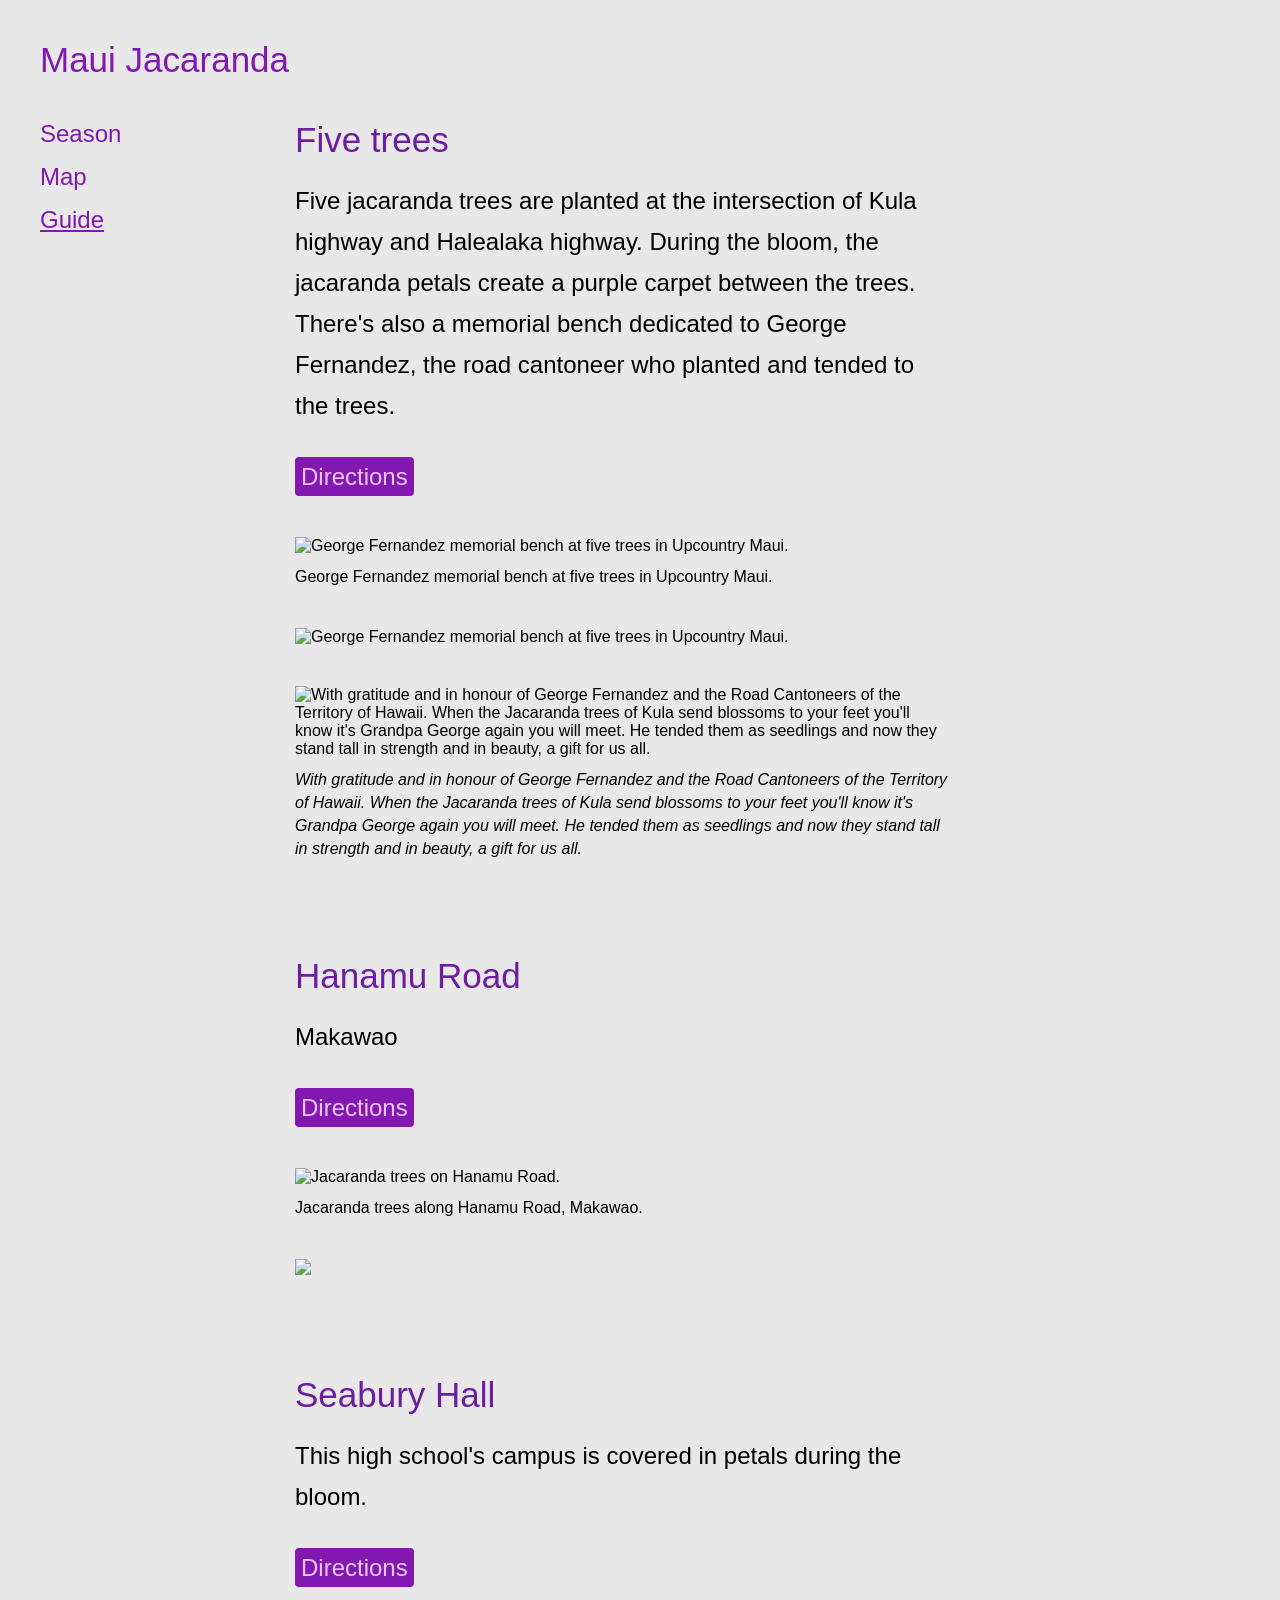
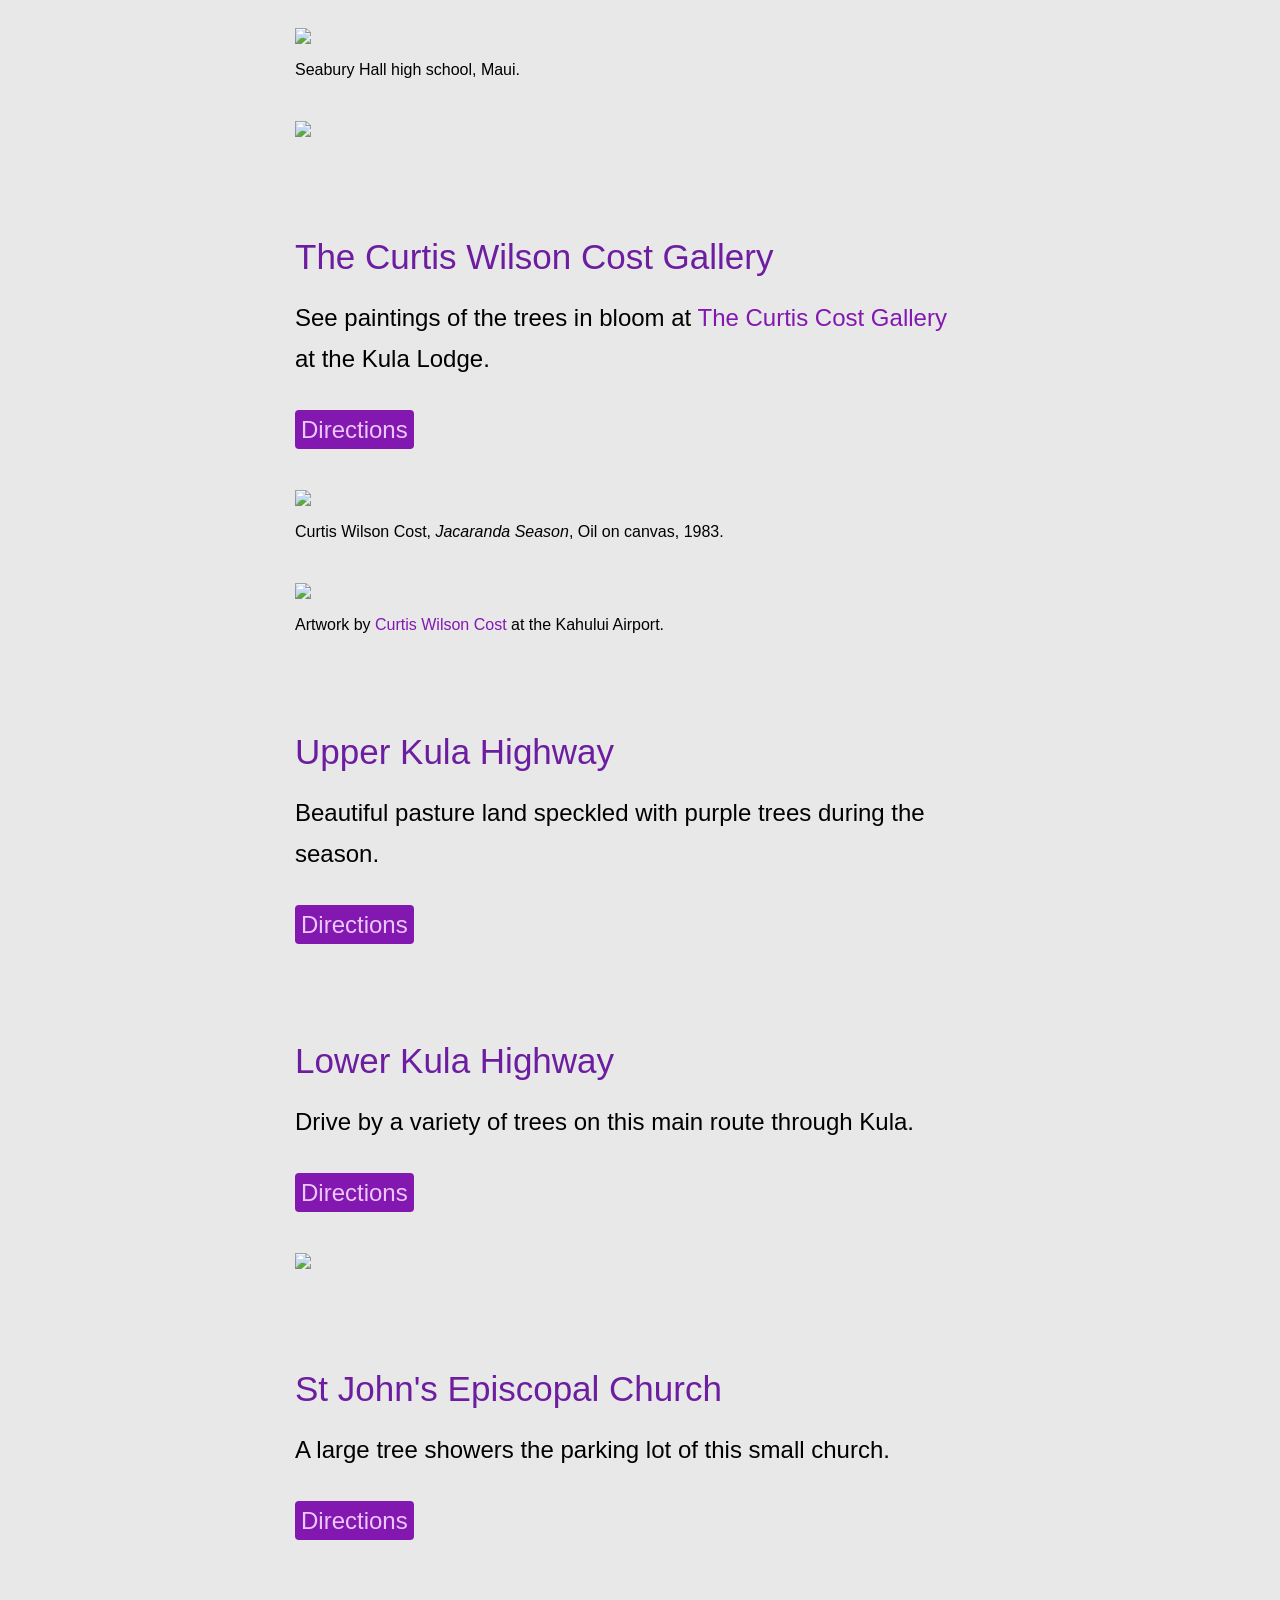
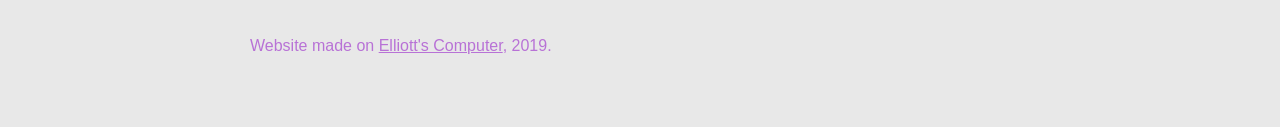
==== guide.html @ 22b79021 "Migrate map to MapLibre, add gallery blurb, nav updates - Replace Google Maps with MapLibre GL (Open" ====
<!DOCTYPE html>
<html>
    <head>
      <title>Places - Maui Jacaranda</title>
      <meta name="description" content="A list of locations and directions to Jacaranda trees in Upcountry Maui.">
      <meta name="viewport" content="width=device-width,initial-scale=1.0" />
      <link href="css/jacaranda.css" rel="stylesheet">
      <link rel="shortcut icon" type="image/png" href="images/favicon.png">
      <meta name="twitter:card" content="summary_large_image">
      <meta name="twitter:site" content="@oilstel">
      <meta name="twitter:title" content="Maui Jacaranda">
      <meta name="twitter:description" content="A list of locations and directions to Jacaranda trees in Upcountry Maui.">
      <meta name="twitter:image" content="https://mauijacaranda.com/images/social.jpg"/>
      <meta property="og:image" content="https://mauijacaranda.com/images/social.jpg"/>
      <meta property="og:type" content="website"/>
      <meta property="og:title" content="Maui Jacaranda"/>
      <meta property="og:description" content="A list of locations and directions to Jacaranda trees in Upcountry Maui."/>
      <meta property="og:locale" content="en_US"/>
      <meta property="og:url" content="https://mauijacaranda.com"/>
      <script src="js/jacaranda.js"></script>

      <script>
        window.onload = function() {
            ifSeason();
            background();
        }
      </script>

        <!-- Global site tag (gtag.js) - Google Analytics -->
        <script async src="https://www.googletagmanager.com/gtag/js?id=UA-81186367-2"></script>
        <script>
            window.dataLayer = window.dataLayer || [];
            function gtag(){dataLayer.push(arguments);}
            gtag('js', new Date());
    
            gtag('config', 'UA-81186367-2');
        </script>
    </head>
      
    <body>
        
        <header>
            <h1><a href="/">Maui Jacaranda</a></h1>
        </header>

        <div class="container">
            <nav>
                <a href="season.html">Season</a>
                <a href="map.html">Map</a>
                <a href="guide.html" class="current">Guide</a>
            </nav>

            <div class="content">

                <ul>
                    <li>
                        <h3>Five trees</h3>

                        <p>Five jacaranda trees are planted at the intersection of Kula highway and Halealaka highway. During the bloom, the jacaranda petals create a purple carpet between the trees. There's also a memorial bench dedicated to George Fernandez, the road cantoneer who planted and tended to the trees.
    
                        <p class="meta"><a href="https://www.google.com/maps/place/20%C2%B049'45.0%22N+156%C2%B019'48.4%22W/@20.8124406,-156.370956,12.18z/data=!4m6!3m5!1s0x0:0x0!7e2!8m2!3d20.8291667!4d-156.3301022" target="_blank" class="button">Directions</a></p>
                        </p>

                        <figure>
                                <img src="images/jacaranda-bench-george-fernandez-1.jpg" alt="George Fernandez memorial bench at five trees in Upcountry Maui." />
                                <em>George Fernandez memorial bench at five trees in Upcountry Maui.</em>
                            </figure>
            
                            <figure>
                                <img src="images/jacaranda-bench-george-fernandez-3.jpg" alt="George Fernandez memorial bench at five trees in Upcountry Maui." />
                            </figure>
            
                            <figure>
                                <img src="images/jacaranda-bench-george-fernandez-4.jpg" alt="With gratitude and in honour of George Fernandez and the Road Cantoneers of the Territory of Hawaii. When the Jacaranda trees of Kula send blossoms to your feet you'll know it's Grandpa George again you will meet. He tended them as seedlings and now they stand tall in strength and in beauty, a gift for us all." />
                                <em><i>With gratitude and in honour of George Fernandez and the Road Cantoneers of the Territory of Hawaii. When the Jacaranda trees of Kula send blossoms to your feet you'll know it's Grandpa George again you will meet. He tended them as seedlings and now they stand tall in strength and in beauty, a gift for us all.</i></em>
                            </figure>
                    </li>

                    <li>

                        <h3>Hanamu Road</h3>

                        <p>Makawao</p>

                        <p class="meta"><a href="https://www.google.com/maps/place/Hanamu+Rd,+Makawao,+HI+96768/@20.8345302,-156.3146217,16.21z/data=!4m5!3m4!1s0x7954cb9edf73075f:0xa74697e9fd098ce7!8m2!3d20.8363762!4d-156.3109449" target="_blank" class="button">Directions</a></p>

                        <figure>
                            <img src="images/jacaranda-tree-hanamu-road.jpg" alt="Jacaranda trees on Hanamu Road." />
                            <em>Jacaranda trees along Hanamu Road, Makawao.</em>
                        </figure>

                        <figure>
                            <img src="images/hanamu-road-maui-jacaranda.jpg" />
                        </figure>
                    
                    </li>

                    <li>

                        <h3>Seabury Hall</h3>

                        <p>This high school's campus is covered in petals during the bloom.</p>

                        <p class="meta"><a href="https://www.google.com/maps/place/Seabury+Hall/@20.8405789,-156.312046,17z/data=!3m1!4b1!4m5!3m4!1s0x7954cb741f9e052f:0x1c0f5addf3b02a63!8m2!3d20.8405739!4d-156.3098573" target="_blank" class="button">Directions</a></p>

                        <figure>
                            <img src="images/seabury-hall-jacaranda-1.jpg" />
        
                            <em>Seabury Hall high school, Maui.</em>
                        </figure>
        
                        <figure>
                            <img src="images/seabury-hall-jacaranda-2.jpg" />
                        </figure>
                    
                    </li>

                    <li>

                        <h3>The Curtis Wilson Cost Gallery</h3>
                        
                        <p>See paintings of the trees in bloom at <a href="http://costgallery.com/" target="_blank">The Curtis Cost Gallery</a> at the Kula Lodge.</p>

                        <p class="meta"><a href="https://www.google.com/maps/place/Curtis+Wilson+Cost+Gallery/@20.7781796,-156.3100392,17z/data=!3m1!4b1!4m5!3m4!1s0x7954c969fe99889f:0xa14e9911829feca8!8m2!3d20.7781746!4d-156.3078505" target="_blank" class="button">Directions</a></p>

                        <figure>
                            <a href="http://costgallery.com/php/art-detail.php?title_id=73"><img src="images/jacaranda-season-curtis-cost.jpg" /></a>
                            <em><a href="http://costgallery.com"></a>Curtis Wilson Cost</a>, <i>Jacaranda Season</i>, Oil on canvas, 1983.</em>
                        </figure>

                        <figure>
                            <img src="images/airport.jpg" />
            
                            <em>Artwork by <a href="http://costgallery.com">Curtis Wilson Cost</a> at the Kahului Airport.</em>
                        </figure>
                    
                    </li>

                    <li>

                            <h3>Upper Kula Highway</h3>
                            
                            <p>Beautiful pasture land speckled with purple trees during the season.</p>
    
                            <p class="meta"><a href="https://www.google.com/maps/place/20%C2%B047'48.9%22N+156%C2%B018'34.1%22W/@20.8001339,-156.3163591,14.44z/data=!4m14!1m7!3m6!1s0x7954cf1c0b4a89c7:0x1359a1752c473fde!2sKula+Hwy,+Hawaii!3b1!8m2!3d20.7425866!4d-156.3326561!3m5!1s0x0:0x0!7e2!8m2!3d20.7969106!4d-156.3094801" target="_blank" class="button">Directions</a></p>
                        
                    </li>

                    <li>

                            <h3>Lower Kula Highway</h3>
                            
                            <p>Drive by a variety of trees on this main route through Kula.</p>
    
                            <p class="meta"><a href="https://www.google.com/maps/place/20%C2%B047'56.4%22N+156%C2%B019'35.9%22W/@20.8104841,-156.331637,14z/data=!4m14!1m7!3m6!1s0x7954cf1c0b4a89c7:0x1359a1752c473fde!2sKula+Hwy,+Hawaii!3b1!8m2!3d20.7425866!4d-156.3326561!3m5!1s0x0:0x0!7e2!8m2!3d20.7990068!4d-156.3266408" target="_blank" class="button">Directions</a></p>
    
                            <figure>
                                <img src="images/upcountry-maui-jacaranda-1.jpg" />
                            </figure>
                        
                    </li>

                    <li>

                            <h3>St John's Episcopal Church</h3>

                            <p>A large tree showers the parking lot of this small church.</p>
    
                            <p class="meta"><a href="https://www.google.com/maps/place/St+John's+Episcopal+Church/@20.7063736,-156.3560319,17z/data=!4m12!1m6!3m5!1s0x7954c5f36f5084eb:0xd2bcfade6650ac80!2sKeokea+Park!8m2!3d20.7058768!4d-156.3540471!3m4!1s0x0:0x16fc5620ab796508!8m2!3d20.7077269!4d-156.354747" target="_blank" class="button">Directions</a></p>

                        
                    </li>
    

                </ul>

                

                <div class="footer">
                    Website made on <a href="https://elliott.computer/" target="_blank">Elliott's Computer</a>, 2019.
                </div>
            </div>

            <div class="clear"></div>
        </div>

      
      
    </body>
</html>
---- css/jacaranda.css ----
*, *:before, *:after { box-sizing: border-box; }
body {
    margin: 40px;
    padding: 0;
    font-family: Arial, Helvetica, sans-serif;
    font-size: 24px;
    color: #000;
    background: #e8e8e8;
}
h1, h2, h3, h4, p, figure, em {
    font-weight: initial;
    font-size: initial;
    font-style: initial;
    margin: 0;
    padding: 0;
}
h1 {
    color: #6C1DA0;
    font-size: 35px;
}
h2 {
    color: #6C1DA0;
    font-size: 80px;
    margin-bottom: 20px;
}
h3 {
    color: #6C1DA0;
    font-size: 35px;
    margin-bottom: 20px;
}
p, em, hr {
    line-height: 41px;
    font-size: 24px;
    margin-bottom: 40px;
}
em {
    font-size: 16px;
    line-height: 23px;
    margin-top: 10px;
    display: block;
}
figure {
    margin-bottom: 40px; 
}
img {
    width: 100%;
}
ul {
    list-style-position: outside;
    padding: 0;
    margin: 0 0 40px 25px;
    list-style-type: none;
}
ul li {
    margin: 0 0 4em 0;
    padding: 0;
    list-style-type: none;
    margin-left: 20px;
}
li::before {   
    content: '';   
    display: inline-block;
    position: absolute;
    margin-left: -45px; 
    margin-top: -2px; 
    height: 40px;   
    width: 30px;    
    background-size: 30px;   
    background-image: url('../images/logo.svg'); 
    background-repeat: no-repeat;   
    background-position: center center;
    vertical-align: middle;
}
header {
    margin-bottom: 40px;
}
a {
    color: #8318b1;
    text-decoration: none;
}
nav {
    width: 200px;
    display: block;
    float: left;
    margin: 0 10px 35px 0;
}
nav a {
    display: block;
    margin-bottom: 15px;
}
nav a:hover {
    text-decoration: underline;
}
.current { text-decoration: underline; }
.container {
    margin-bottom: 3em;
    display: block;
}
.content {
    float: left;
    max-width: 700px;
    width: 100%;
    min-width: 200px;
    display: block;
}
.meta {
    margin-top: -10px;
}
.button {
    background: #8318b1;
    color: #ebc6fa;
    border: 1px solid transparent;
    padding: 5px;
    border-radius: 4px;
}
.clear {
    clear: both;
}
.footer {
    color: #b872d6;
    /* border-top: 1.5px solid #b872d6; */
    /* padding-top: 20px; */
    margin-top: 3em;
    font-size: 16px;
}
.footer a {
    color: #b872d6;
    text-decoration: underline;
}
.light {
    color: #000;
    opacity: .1;
}
body#april, body#may, body#june {
    background: #ddb1f9;
}
/* body#may {
    background: #b743ff;
} */

hr {
    background: #b872d6;
    height: 3px;
    border: none;
}


.gallery-img {
    width: 260px;
    float: left;
    margin: 0 15px 10px 0;
    border: 1px solid #8318b1;
    padding: 8px;
    background: #fff;
}

@media (max-width: 700px) {
    h2 {
        font-size: 60px;
    }
    .gallery-img {
        float: none;
        width: 100%;
        margin: 0 0 15px 0;
    }
}
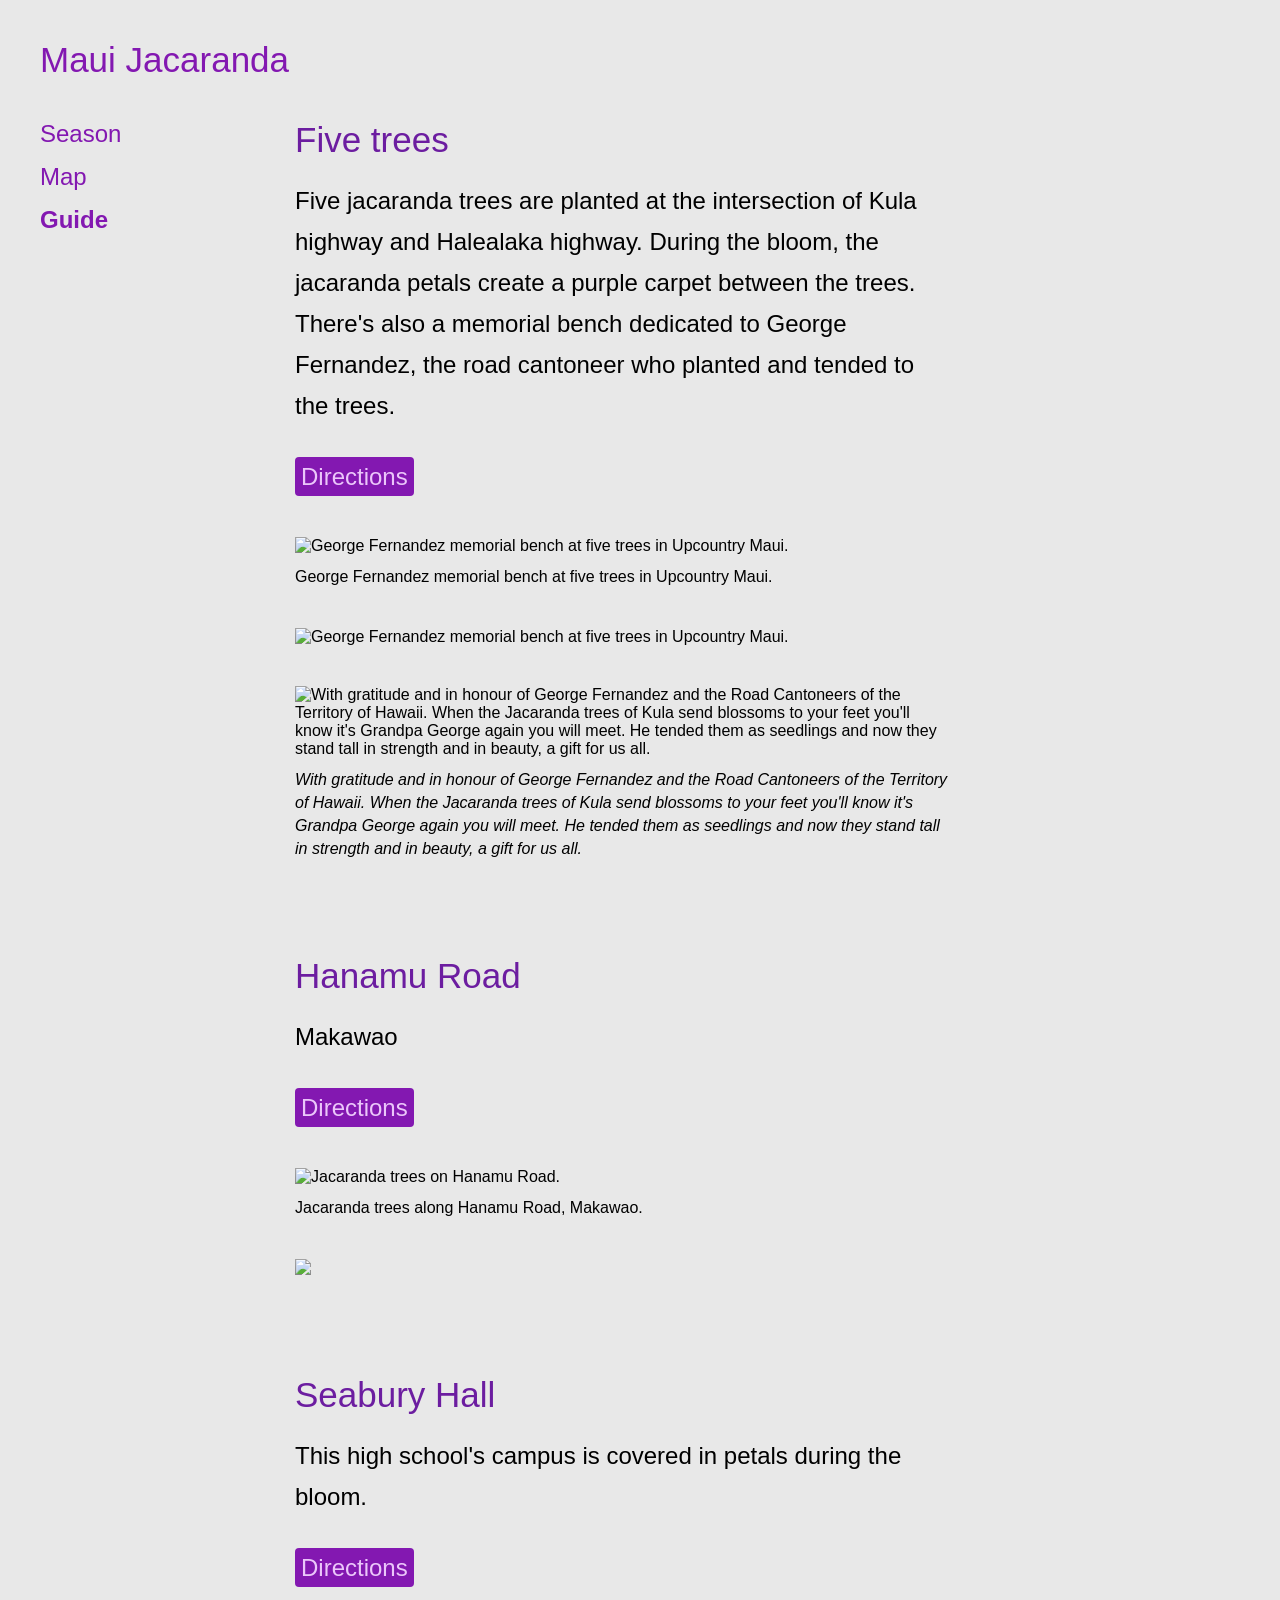
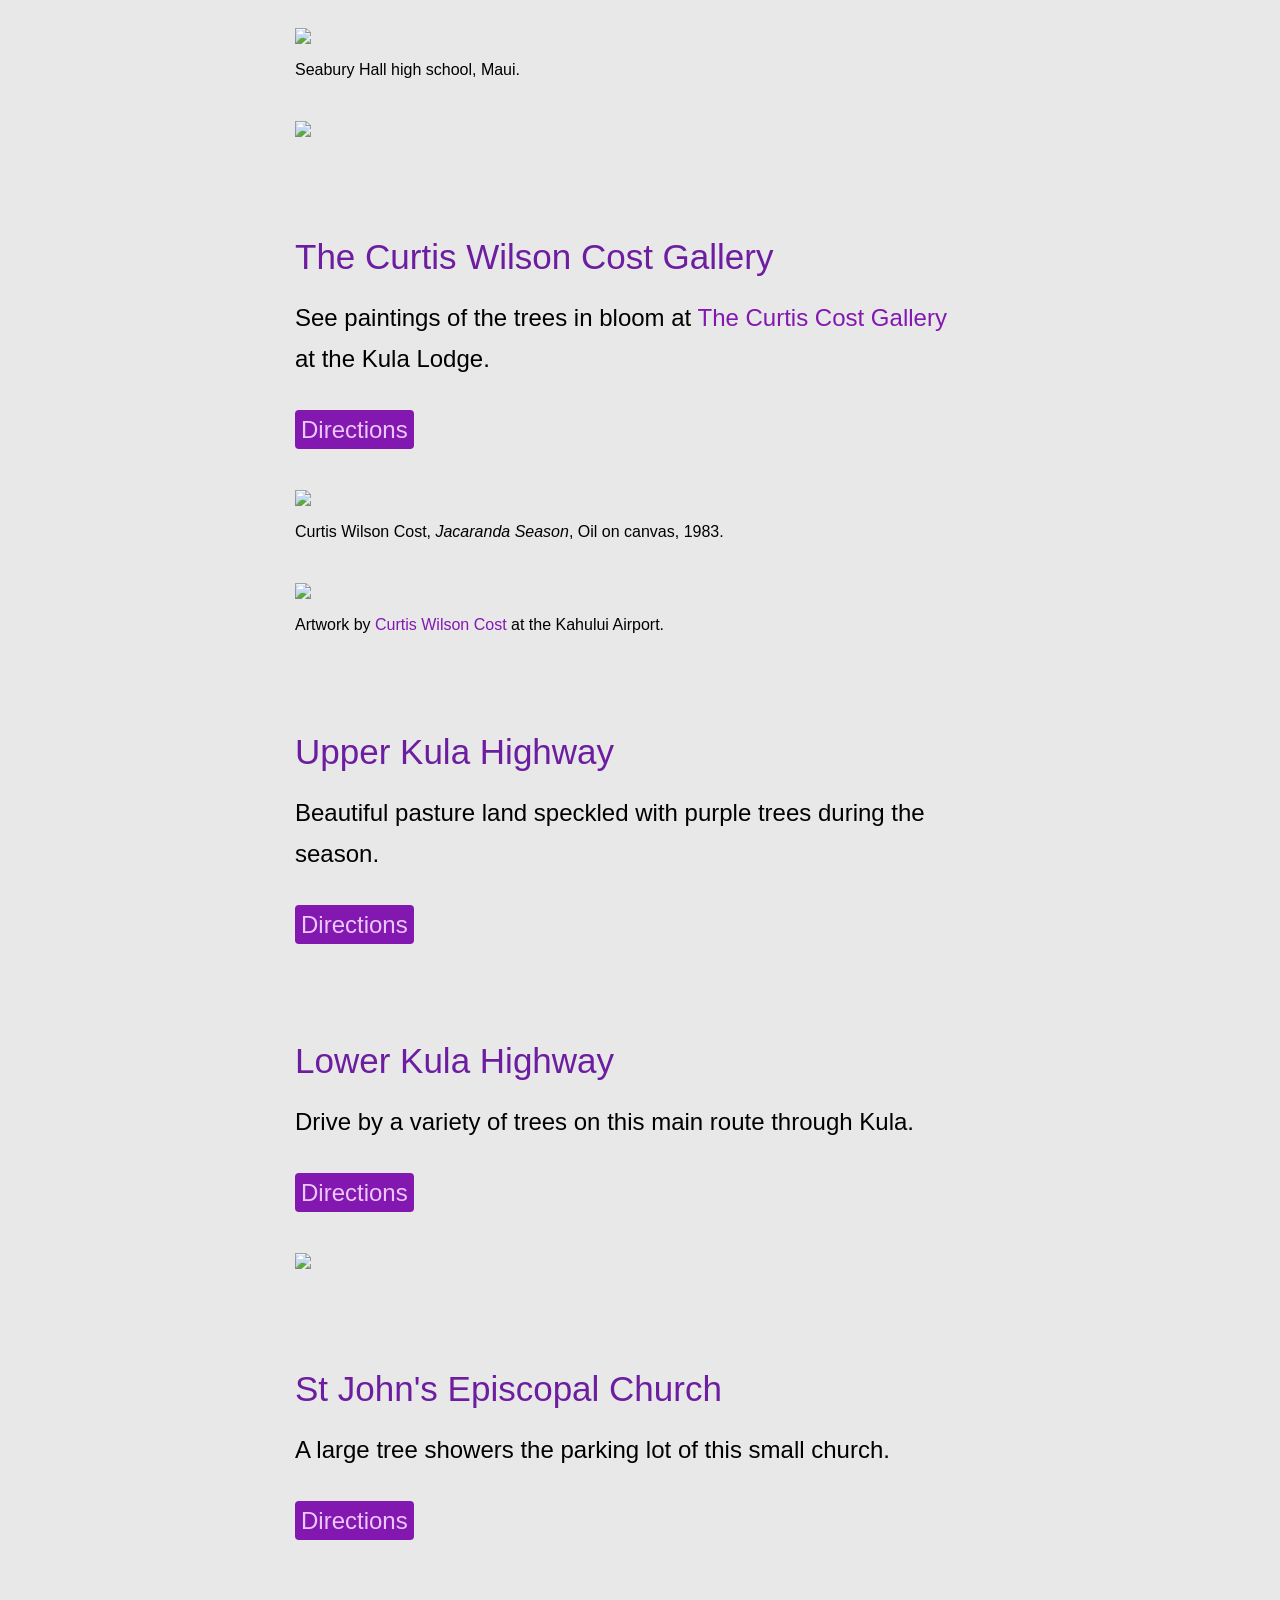
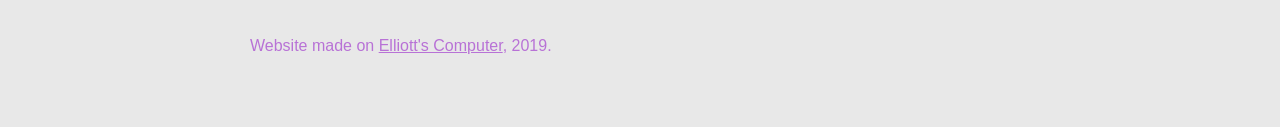
==== commit a931db47: "go" ====
--- a/guide.html
+++ b/guide.html
@@ -10,8 +10,8 @@
       <meta name="twitter:site" content="@oilstel">
       <meta name="twitter:title" content="Maui Jacaranda">
       <meta name="twitter:description" content="A list of locations and directions to Jacaranda trees in Upcountry Maui.">
-      <meta name="twitter:image" content="https://mauijacaranda.com/images/social.jpg"/>
-      <meta property="og:image" content="https://mauijacaranda.com/images/social.jpg"/>
+      <meta name="twitter:image" content="https://mauijacaranda.com/images/social-map.jpg"/>
+      <meta property="og:image" content="https://mauijacaranda.com/images/social-map.jpg"/>
       <meta property="og:type" content="website"/>
       <meta property="og:title" content="Maui Jacaranda"/>
       <meta property="og:description" content="A list of locations and directions to Jacaranda trees in Upcountry Maui."/>
--- a/css/jacaranda.css
+++ b/css/jacaranda.css
@@ -91,7 +91,8 @@
 nav a:hover {
     text-decoration: underline;
 }
-.current { text-decoration: underline; }
+.current { font-weight: bold; text-decoration: none; }
+#season-boolean { color: #8318b1; }
 .container {
     margin-bottom: 3em;
     display: block;
